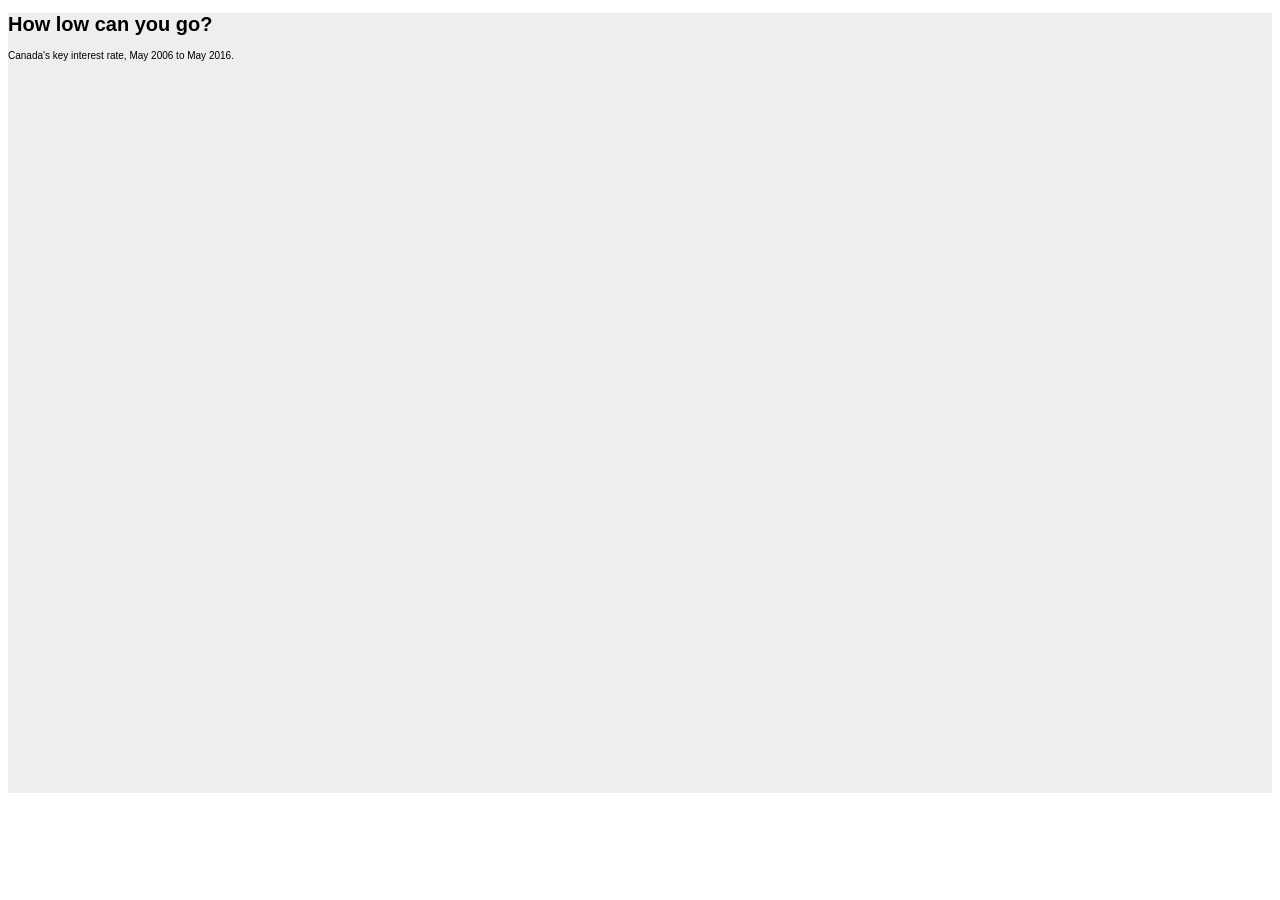
==== index.html @ 2152c7f1 "saving work" ====
<!DOCTYPE html> 
<html>
  <head>
    <meta charset="utf-8">
    <meta name="viewport" content="width=device-width, initial-scale=1, maximum-scale=1">
    <link href='css/style.css' rel='stylesheet'/>
    <script src="bower_components/d3/d3.min.js"></script>
    <title>How low can you go?</title>
  </head>
  <body>
    <main>
      <h1>How low can you go?</h1>
      <p>Canada's key interest rate, May 2006 to May 2016.
    </main>
    <script src="js/main.js"></script>
  </body>
</html>
---- css/style.css ----
main {
  background: #eee;
}



body {
  font: 10px sans-serif;
}

.axis path,
.axis line {
  fill: none;
  stroke: #000;
  shape-rendering: crispEdges;
}

.area {
  fill: "black";
}
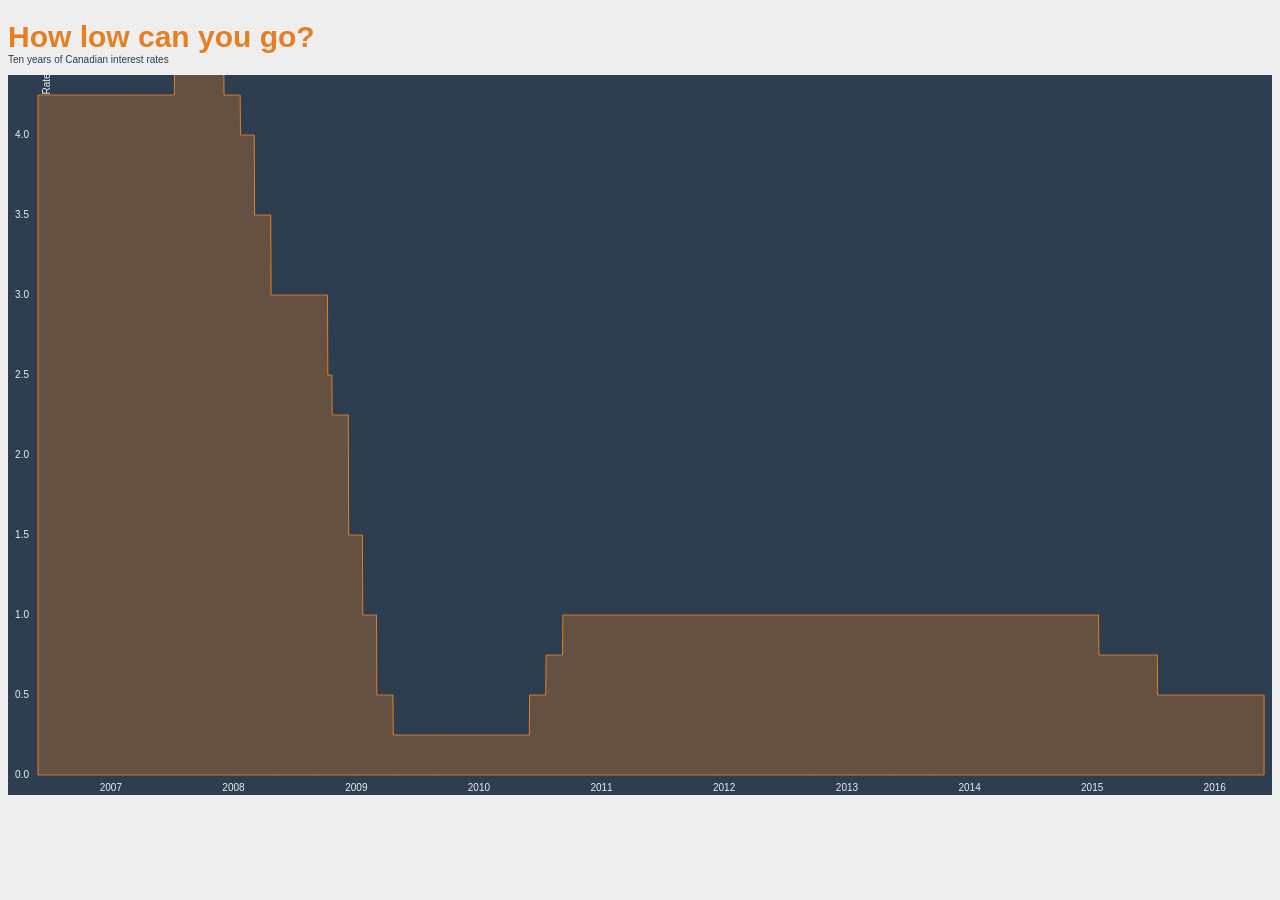
==== commit 86e0d885: "full chart" ====
--- a/index.html
+++ b/index.html
@@ -4,13 +4,16 @@
     <meta charset="utf-8">
     <meta name="viewport" content="width=device-width, initial-scale=1, maximum-scale=1">
     <link href='css/style.css' rel='stylesheet'/>
+     <script src="bower_components/d3-queue/d3-queue.js"></script>
     <script src="bower_components/d3/d3.min.js"></script>
+
+
     <title>How low can you go?</title>
   </head>
   <body>
     <main>
       <h1>How low can you go?</h1>
-      <p>Canada's key interest rate, May 2006 to May 2016.
+      <p>Ten years of Canadian interest rates</p>
     </main>
     <script src="js/main.js"></script>
   </body>
--- a/css/style.css
+++ b/css/style.css
@@ -1,23 +1,46 @@
 
-main {
-  background: #eee;
+
+
+svg {
+  background: #2c3e50;
 }
 
 
 
 body {
   font: 10px sans-serif;
+  background: #eee;
+}
+
+h1 {
+  color: #e67e22;
+  font-weight: bold;
+  font-size: 3em;
+  margin-bottom: 0;
+}
+
+p {
+  margin-top: 0;
+  color: #2c3e50;
+}
+
+text {
+  fill: #ecf0f1;
 }
 
 .axis path,
 .axis line {
   fill: none;
-  stroke: #000;
+  stroke: #ecf0f1;
   shape-rendering: crispEdges;
+  stroke-width: 0;
 }
 
 .area {
-  fill: "black";
+  fill: #e67e22;
+  stroke-width: 1;
+  fill-opacity: 0.3;
+  stroke: #e67e22;
 }
 
 
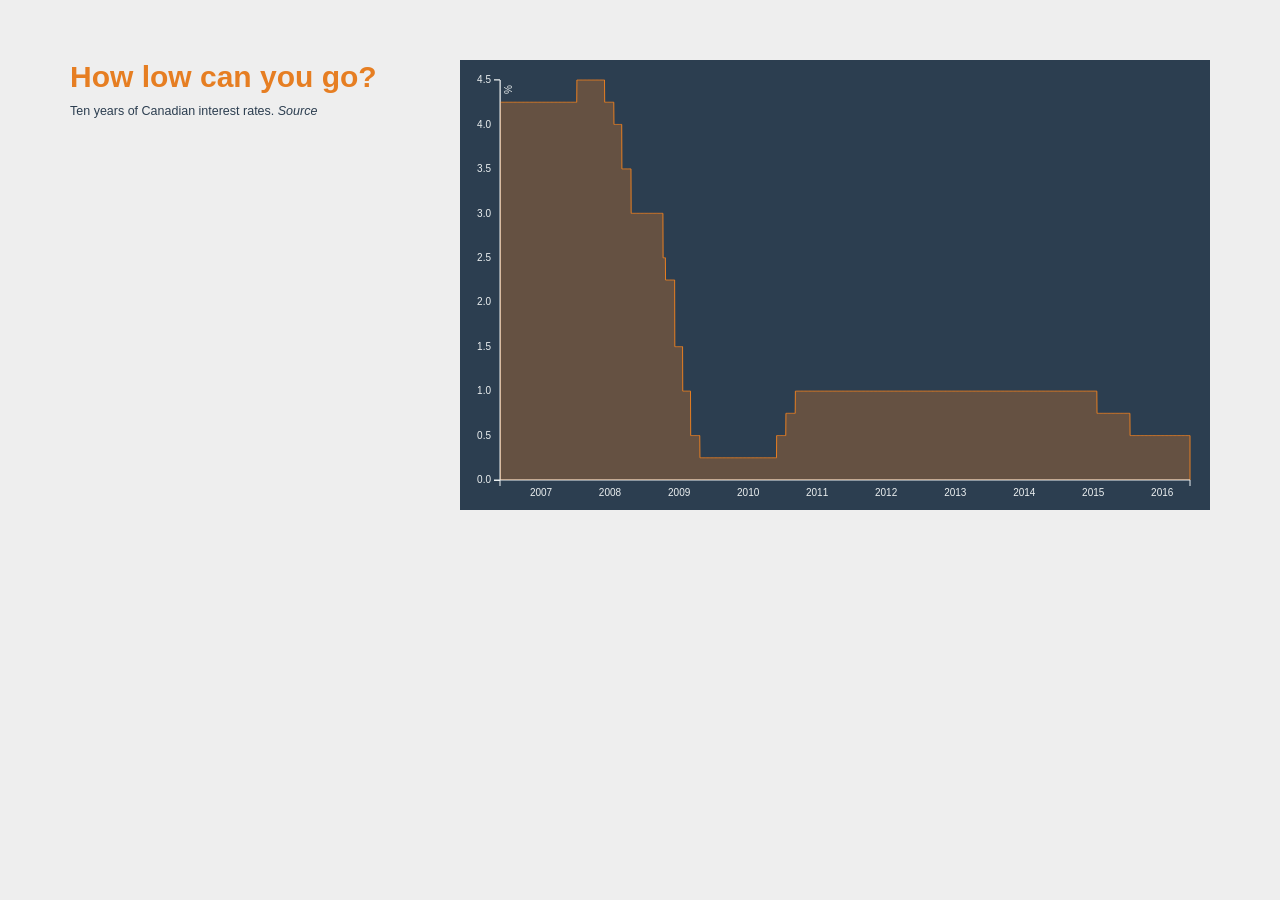
==== commit 065b244a: "adding bootstrap css" ====
--- a/index.html
+++ b/index.html
@@ -3,18 +3,33 @@
   <head>
     <meta charset="utf-8">
     <meta name="viewport" content="width=device-width, initial-scale=1, maximum-scale=1">
+    <script src="bower_components/d3-queue/d3-queue.js"></script>
+    <script src="bower_components/d3/d3.min.js"></script>
+    <link href='bower_components/bootstrap/dist/css/bootstrap.min.css' rel='stylesheet'/>
     <link href='css/style.css' rel='stylesheet'/>
-     <script src="bower_components/d3-queue/d3-queue.js"></script>
-    <script src="bower_components/d3/d3.min.js"></script>
-
 
     <title>How low can you go?</title>
   </head>
   <body>
-    <main>
-      <h1>How low can you go?</h1>
-      <p>Ten years of Canadian interest rates</p>
+    <div class="container">
+      <div class="row">
+        <div class="col-md-4">
+          <h1>How low can you go?</h1>
+          <p>
+            Ten years of Canadian interest rates. <a href="http://www.bankofcanada.ca/core-functions/monetary-policy/key-interest-rate/">
+              Source
+            </a>
+          </p>
+        
+        </div>
+        <div class="col-md-8">
+           <main>
+    
     </main>
+        </div>        
+      </row>
+    </div>
+   
     <script src="js/main.js"></script>
   </body>
 </html>
--- a/css/style.css
+++ b/css/style.css
@@ -1,49 +1 @@
-
-
-
-svg {
-  background: #2c3e50;
-}
-
-
-
-body {
-  font: 10px sans-serif;
-  background: #eee;
-}
-
-h1 {
-  color: #e67e22;
-  font-weight: bold;
-  font-size: 3em;
-  margin-bottom: 0;
-}
-
-p {
-  margin-top: 0;
-  color: #2c3e50;
-}
-
-text {
-  fill: #ecf0f1;
-}
-
-.axis path,
-.axis line {
-  fill: none;
-  stroke: #ecf0f1;
-  shape-rendering: crispEdges;
-  stroke-width: 0;
-}
-
-.area {
-  fill: #e67e22;
-  stroke-width: 1;
-  fill-opacity: 0.3;
-  stroke: #e67e22;
-}
-
-
-
-
-
+body{font-size:10px;background:#eee;padding-top:60px}svg{background:#2c3e50}h1{color:#e67e22;font-weight:700;font-size:3em;margin-top:0}p{color:#2c3e50;font-size:1.25em}a,a:hover,a:focus{color:#2c3e50;font-style:italic}text{fill:#ecf0f1}.axis path{fill:#2c3e50;stroke-width:1;stroke:#ecf0f1}.axis line{fill:none;stroke:#ecf0f1;shape-rendering:crispEdges;stroke-width:1}.pretty text{display:none}.area{fill:#e67e22;stroke-width:1;fill-opacity:.3;stroke:#e67e22}.grid .tick{stroke:lightgrey;opacity:.7}.grid path{stroke-width:0}
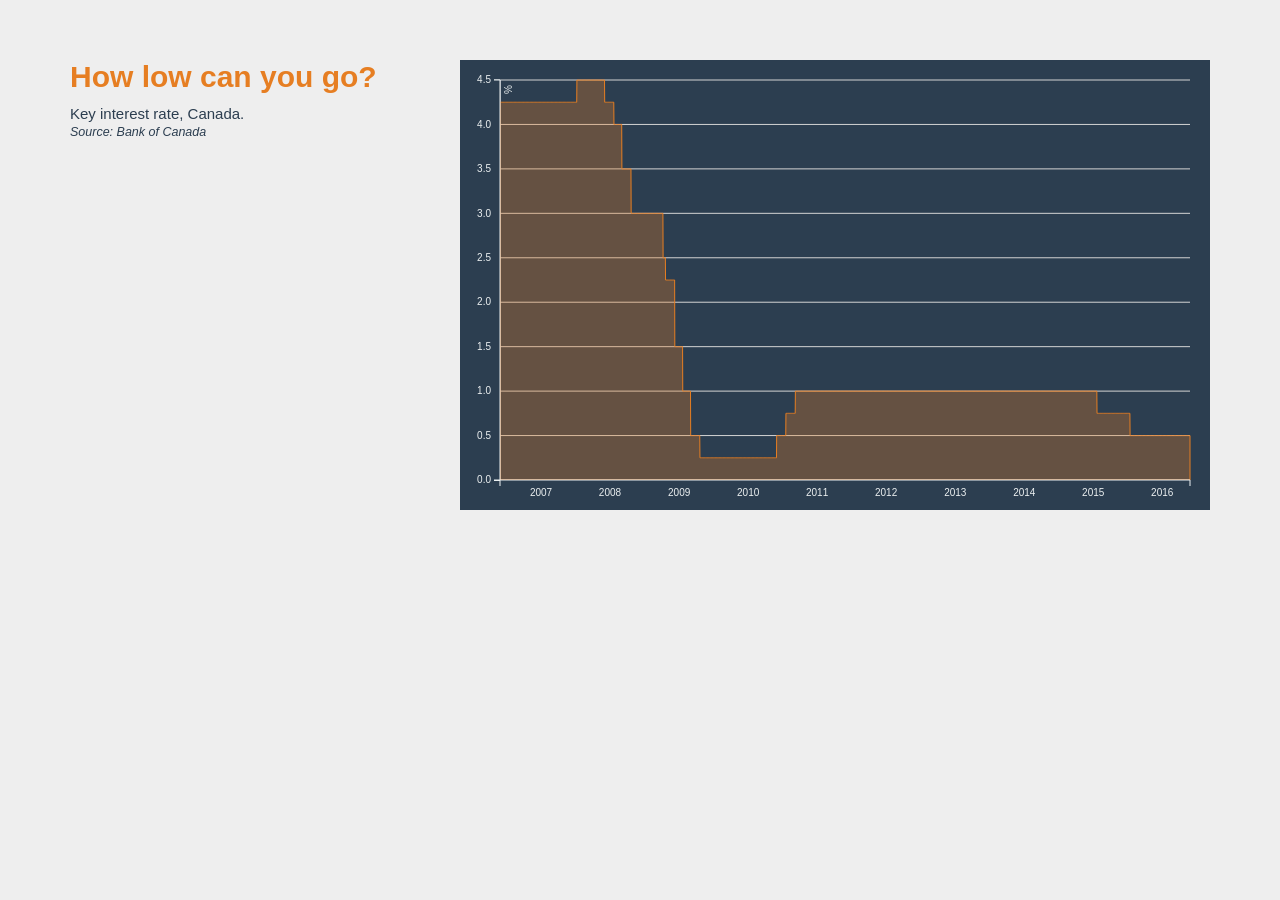
==== commit 0309ec14: "added readme" ====
--- a/index.html
+++ b/index.html
@@ -15,11 +15,11 @@
       <div class="row">
         <div class="col-md-4">
           <h1>How low can you go?</h1>
-          <p>
-            Ten years of Canadian interest rates. <a href="http://www.bankofcanada.ca/core-functions/monetary-policy/key-interest-rate/">
-              Source
-            </a>
+          <p class="bigger">
+            Key interest rate, Canada.
           </p>
+          <p><a href="http://www.bankofcanada.ca/core-functions/monetary-policy/key-interest-rate/">
+              Source: Bank of Canada</a></p>
         
         </div>
         <div class="col-md-8">
--- a/css/style.css
+++ b/css/style.css
@@ -1 +1 @@
-body{font-size:10px;background:#eee;padding-top:60px}svg{background:#2c3e50}h1{color:#e67e22;font-weight:700;font-size:3em;margin-top:0}p{color:#2c3e50;font-size:1.25em}a,a:hover,a:focus{color:#2c3e50;font-style:italic}text{fill:#ecf0f1}.axis path{fill:#2c3e50;stroke-width:1;stroke:#ecf0f1}.axis line{fill:none;stroke:#ecf0f1;shape-rendering:crispEdges;stroke-width:1}.pretty text{display:none}.area{fill:#e67e22;stroke-width:1;fill-opacity:.3;stroke:#e67e22}.grid .tick{stroke:lightgrey;opacity:.7}.grid path{stroke-width:0}+body{font-size:10px;background:#eee;padding-top:60px}svg{background:#2c3e50}h1{color:#e67e22;font-weight:700;font-size:3em;margin-top:0}p.bigger{font-size:1.5em}p{color:#2c3e50;font-size:1.25em;margin-bottom:0}a,a:hover,a:focus{color:#2c3e50;font-style:italic}text{fill:#ecf0f1}.axis path{fill:#2c3e50;stroke-width:1;stroke:#ecf0f1}.axis line{fill:none;stroke:#ecf0f1;shape-rendering:crispEdges;stroke-width:1}.pretty text{display:none}.area{fill:#e67e22;stroke-width:1;fill-opacity:.3;stroke:#e67e22}.grid .tick{stroke:lightgrey;opacity:.7}.grid path{stroke-width:0}@media (max-width:769px){h1{font-size:2.75em}p{margin-bottom:1em}}
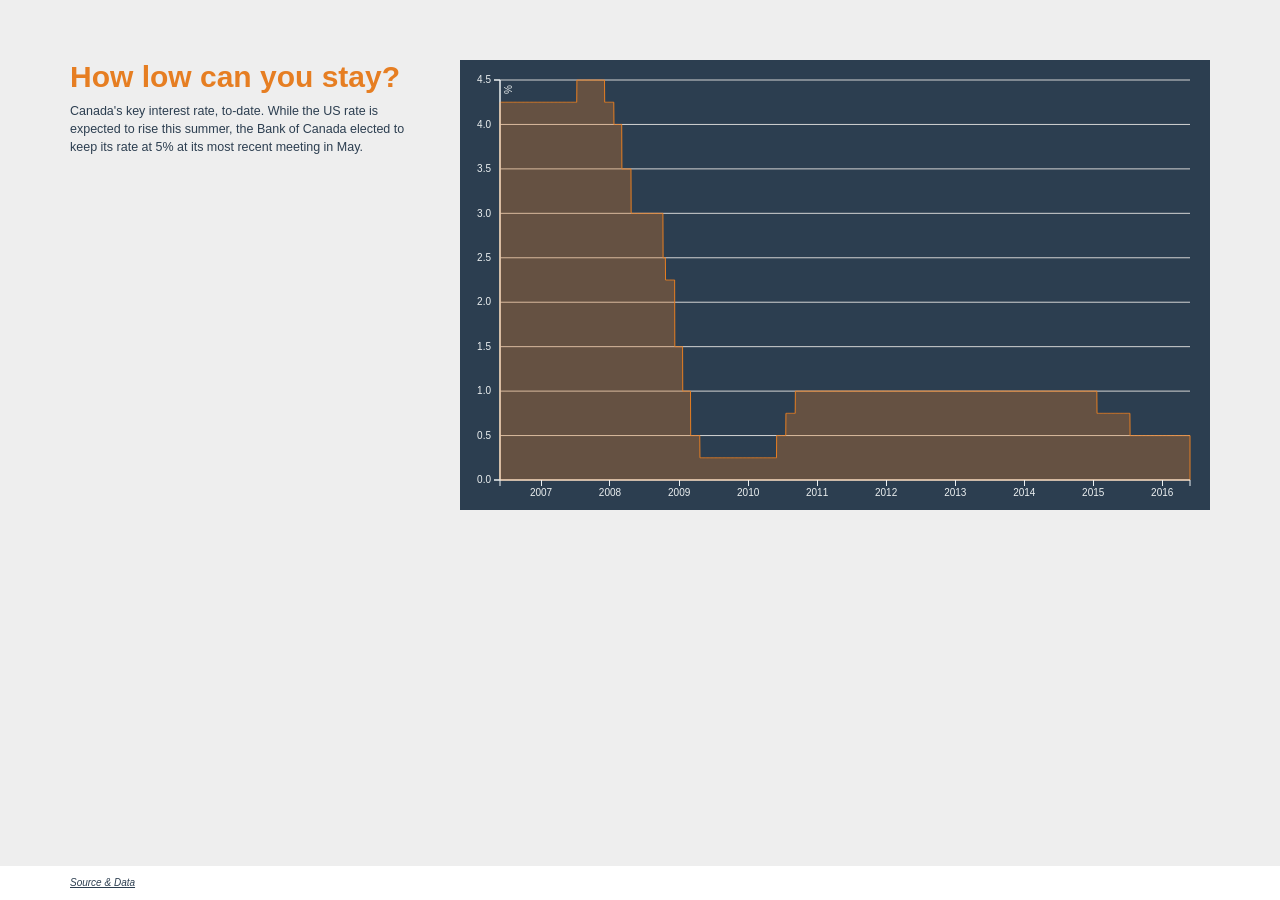
==== commit e473e753: "updating readme" ====
--- a/index.html
+++ b/index.html
@@ -8,28 +8,31 @@
     <link href='bower_components/bootstrap/dist/css/bootstrap.min.css' rel='stylesheet'/>
     <link href='css/style.css' rel='stylesheet'/>
 
-    <title>How low can you go?</title>
+    <title>How low can you stay?</title>
   </head>
   <body>
     <div class="container">
       <div class="row">
         <div class="col-md-4">
-          <h1>How low can you go?</h1>
-          <p class="bigger">
-            Key interest rate, Canada.
-          </p>
-          <p><a href="http://www.bankofcanada.ca/core-functions/monetary-policy/key-interest-rate/">
-              Source: Bank of Canada</a></p>
-        
+          <h1>How low can you stay?</h1>
+          <p >
+            Canada's key interest rate, to-date. While the US rate is expected to rise this summer, the Bank of Canada elected to keep its rate at 5% at its most recent meeting in May.
         </div>
         <div class="col-md-8">
            <main>
-    
-    </main>
+            </main>
         </div>        
       </row>
     </div>
-   
+  </div>
+
+    <footer class="footer">
+      <div class="container">
+        <a href="https://github.com/radiocontrolled/cdn-interest">Source & Data</a>
+      </div>
+    </footer>   
     <script src="js/main.js"></script>
   </body>
 </html>
+
+
--- a/css/style.css
+++ b/css/style.css
@@ -1 +1 @@
-body{font-size:10px;background:#eee;padding-top:60px}svg{background:#2c3e50}h1{color:#e67e22;font-weight:700;font-size:3em;margin-top:0}p.bigger{font-size:1.5em}p{color:#2c3e50;font-size:1.25em;margin-bottom:0}a,a:hover,a:focus{color:#2c3e50;font-style:italic}text{fill:#ecf0f1}.axis path{fill:#2c3e50;stroke-width:1;stroke:#ecf0f1}.axis line{fill:none;stroke:#ecf0f1;shape-rendering:crispEdges;stroke-width:1}.pretty text{display:none}.area{fill:#e67e22;stroke-width:1;fill-opacity:.3;stroke:#e67e22}.grid .tick{stroke:lightgrey;opacity:.7}.grid path{stroke-width:0}@media (max-width:769px){h1{font-size:2.75em}p{margin-bottom:1em}}+body{font-size:10px;background:#eee;padding-top:60px}svg{background:#2c3e50}h1{color:#e67e22;font-weight:700;font-size:3em;margin-top:0}p.bigger{font-size:1.5em}p{color:#2c3e50;font-size:1.25em;margin-bottom:0}a,a:hover,a:focus{color:#2c3e50;font-style:italic}text{fill:#ecf0f1}.axis path{fill:transparent;stroke-width:1;stroke:#ecf0f1}.y.axis line{fill:none;stroke:#ecf0f1;shape-rendering:crispEdges;stroke-width:0}.x.axis line{shape-rendering:crispedges;stroke:#ecf0f1;stroke-width:1}.pretty text{display:none}.area{fill:#e67e22;stroke-width:1;fill-opacity:.3;stroke:#e67e22}.grid .tick{stroke:lightgrey;opacity:.7}.grid path{stroke-width:0}.footer{background:#fff;color:#fff;bottom:0;position:absolute;width:100%;padding:1em 0 1em 0}.footer a{color:#2c3e50;text-decoration:underline}@media (max-width:769px){body{padding-top:20px}h1{font-size:2.75em}p{margin-bottom:1em}text{font-size:8px}}
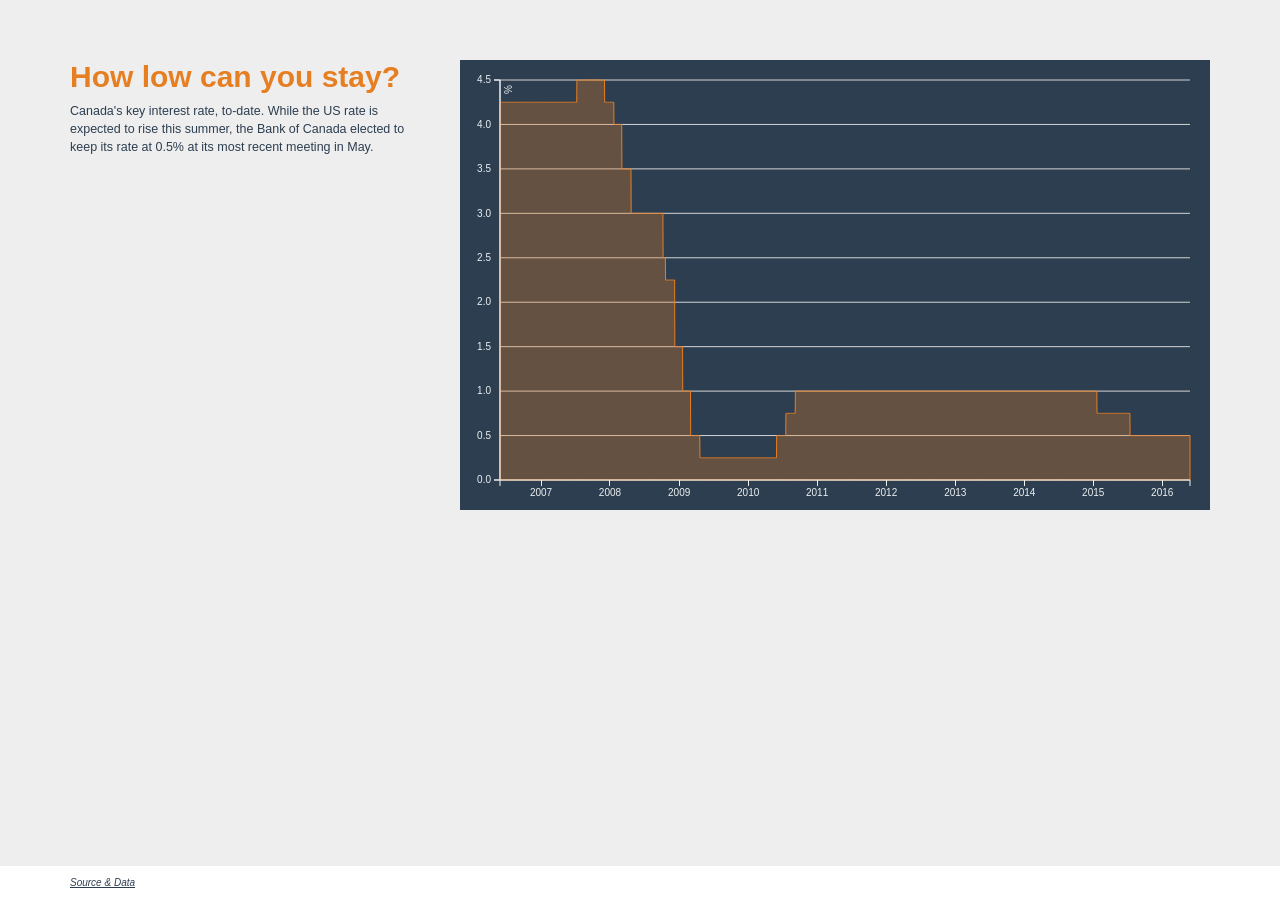
==== commit 099024b5: "fixing typo" ====
--- a/index.html
+++ b/index.html
@@ -16,7 +16,7 @@
         <div class="col-md-4">
           <h1>How low can you stay?</h1>
           <p >
-            Canada's key interest rate, to-date. While the US rate is expected to rise this summer, the Bank of Canada elected to keep its rate at 5% at its most recent meeting in May.
+            Canada's key interest rate, to-date. While the US rate is expected to rise this summer, the Bank of Canada elected to keep its rate at 0.5% at its most recent meeting in May.
         </div>
         <div class="col-md-8">
            <main>
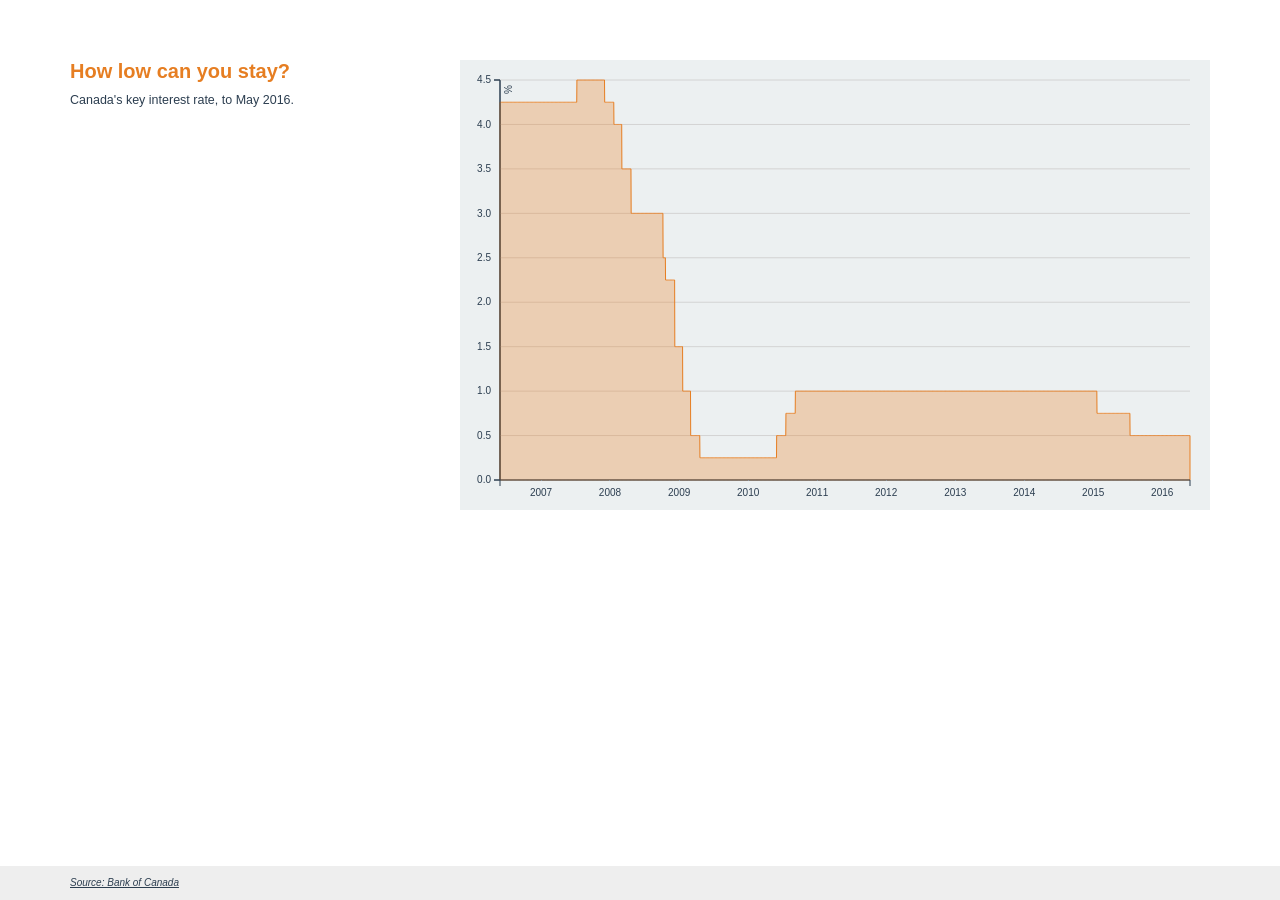
==== commit 894b1510: "interest colour change" ====
--- a/index.html
+++ b/index.html
@@ -15,20 +15,21 @@
       <div class="row">
         <div class="col-md-4">
           <h1>How low can you stay?</h1>
-          <p >
-            Canada's key interest rate, to-date. While the US rate is expected to rise this summer, the Bank of Canada elected to keep its rate at 0.5% at its most recent meeting in May.
+          <p>
+            Canada's key interest rate, to May 2016. 
+          </p>
         </div>
         <div class="col-md-8">
            <main>
             </main>
         </div>        
-      </row>
+      </div>
     </div>
   </div>
 
     <footer class="footer">
       <div class="container">
-        <a href="https://github.com/radiocontrolled/cdn-interest">Source & Data</a>
+        <a href="https://github.com/radiocontrolled/cdn-interest">Source: Bank of Canada</a>
       </div>
     </footer>   
     <script src="js/main.js"></script>
--- a/css/style.css
+++ b/css/style.css
@@ -1 +1 @@
-body{font-size:10px;background:#eee;padding-top:60px}svg{background:#2c3e50}h1{color:#e67e22;font-weight:700;font-size:3em;margin-top:0}p.bigger{font-size:1.5em}p{color:#2c3e50;font-size:1.25em;margin-bottom:0}a,a:hover,a:focus{color:#2c3e50;font-style:italic}text{fill:#ecf0f1}.axis path{fill:transparent;stroke-width:1;stroke:#ecf0f1}.y.axis line{fill:none;stroke:#ecf0f1;shape-rendering:crispEdges;stroke-width:0}.x.axis line{shape-rendering:crispedges;stroke:#ecf0f1;stroke-width:1}.pretty text{display:none}.area{fill:#e67e22;stroke-width:1;fill-opacity:.3;stroke:#e67e22}.grid .tick{stroke:lightgrey;opacity:.7}.grid path{stroke-width:0}.footer{background:#fff;color:#fff;bottom:0;position:absolute;width:100%;padding:1em 0 1em 0}.footer a{color:#2c3e50;text-decoration:underline}@media (max-width:769px){body{padding-top:20px}h1{font-size:2.75em}p{margin-bottom:1em}text{font-size:8px}}+body{font-size:10px;background:#fff;padding-top:60px}svg{background:#2c3e50;background:#ecf0f1}h1,h2{color:#e67e22;font-weight:700;font-size:2em;margin-top:0}p.bigger{font-size:1.5em}p{color:#2c3e50;font-size:1.25em;margin-bottom:0}a,a:hover,a:focus{color:#2c3e50;font-style:italic}text{fill:#ecf0f1;fill:#2c3e50}.axis path{fill:transparent;stroke-width:1;stroke:#ecf0f1;stroke:#2c3e50}.y.axis line{fill:none;stroke:#ecf0f1;shape-rendering:crispEdges;stroke-width:0}.x.axis line{shape-rendering:crispedges;stroke:#ecf0f1;stroke-width:1}.pretty text{display:none}.area{fill:#e67e22;stroke-width:1;fill-opacity:.3;stroke:#e67e22}.grid .tick{stroke:lightgrey;opacity:.7}.grid path{stroke-width:0}.footer{background:#eee;color:#fff;bottom:0;position:absolute;width:100%;padding:1em 0 1em 0}.footer a{color:#2c3e50;text-decoration:underline}@media (max-width:769px){body{padding-top:20px}h1,h2{font-size:2.75em}p{margin-bottom:1em}text{font-size:8px}}
